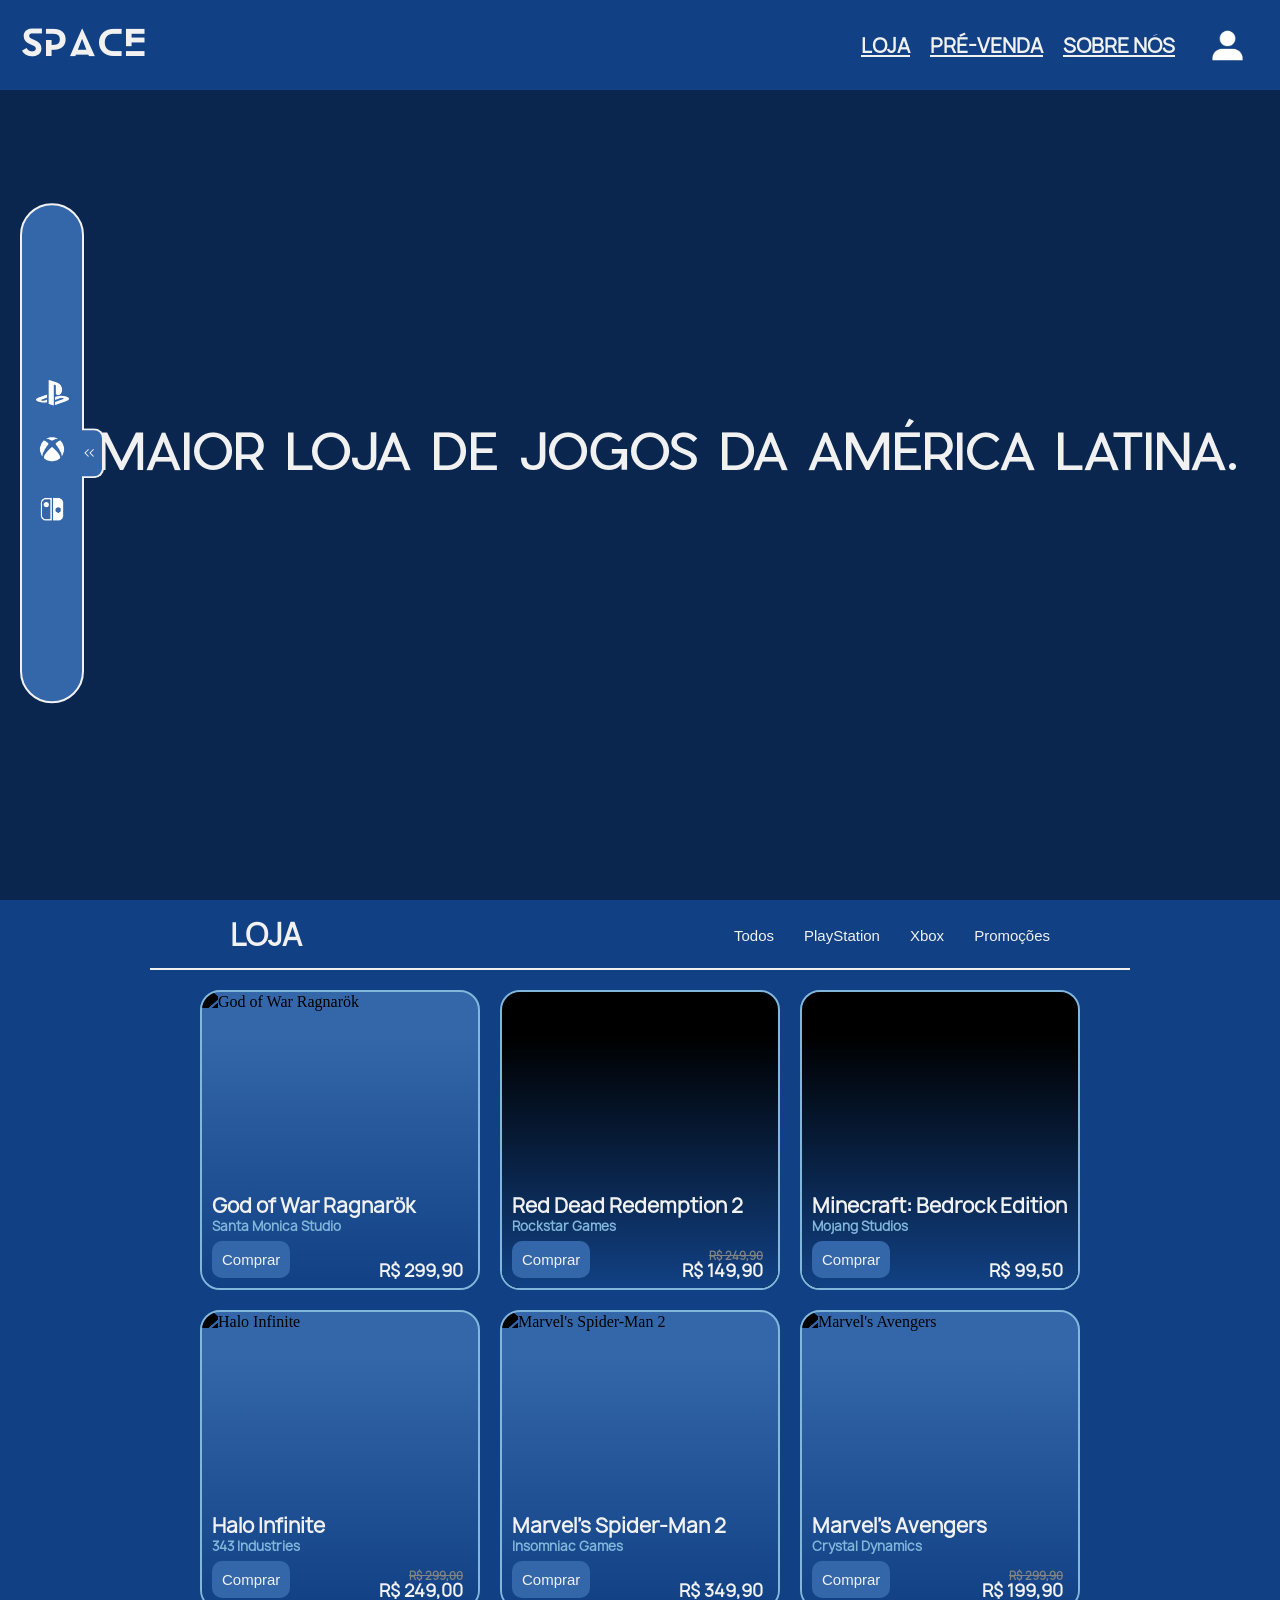
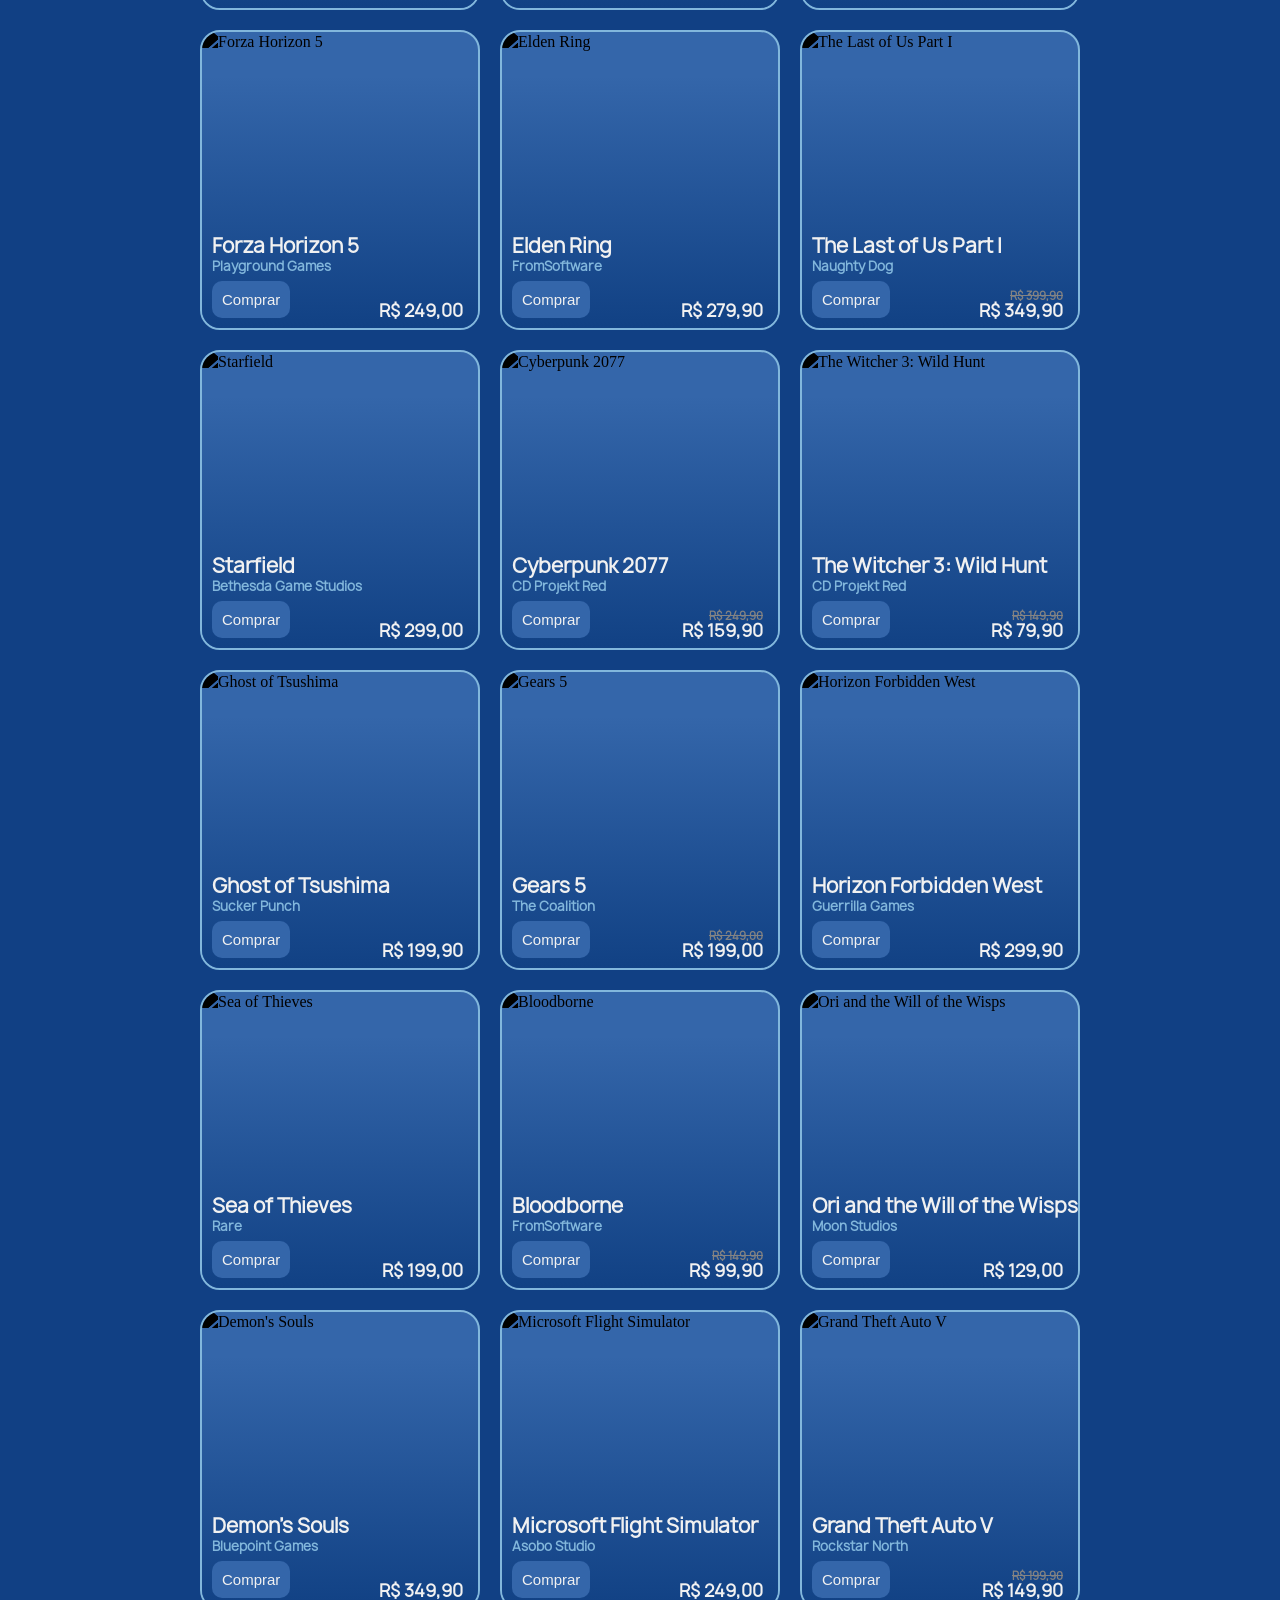
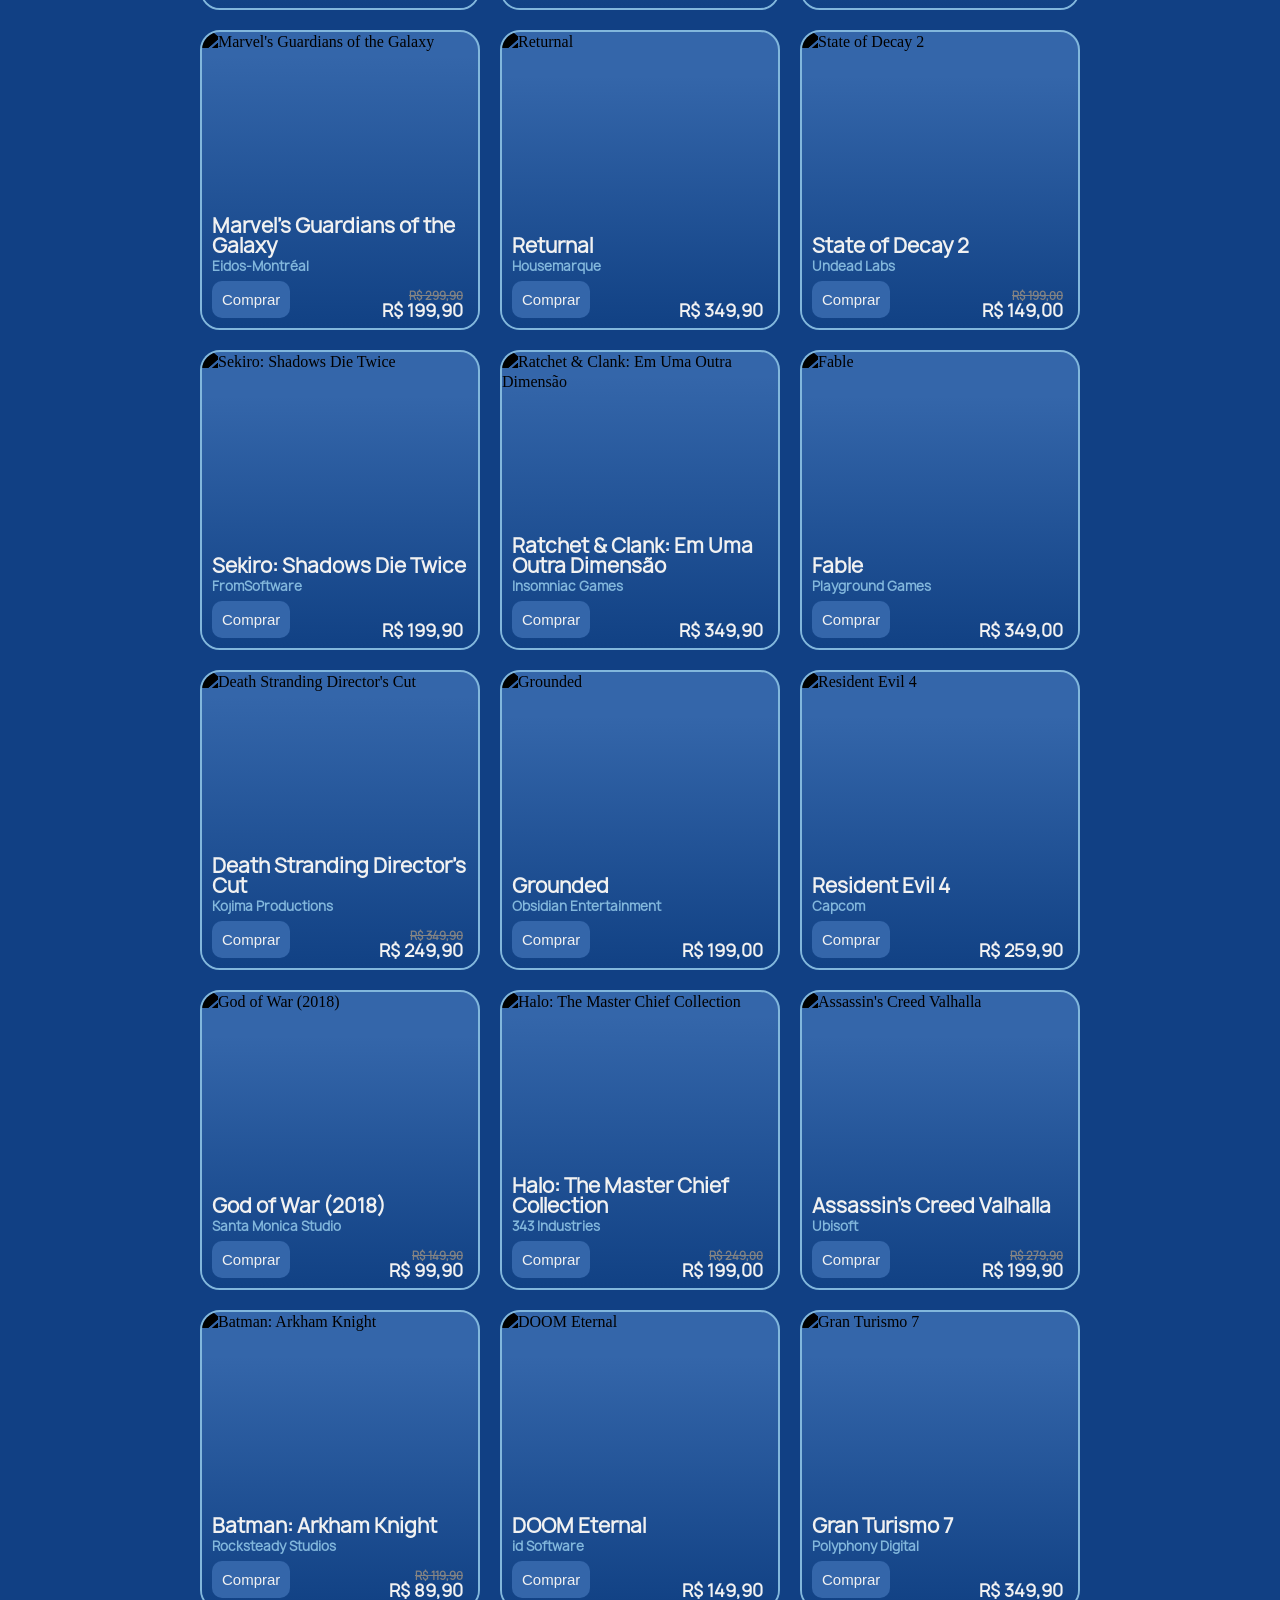
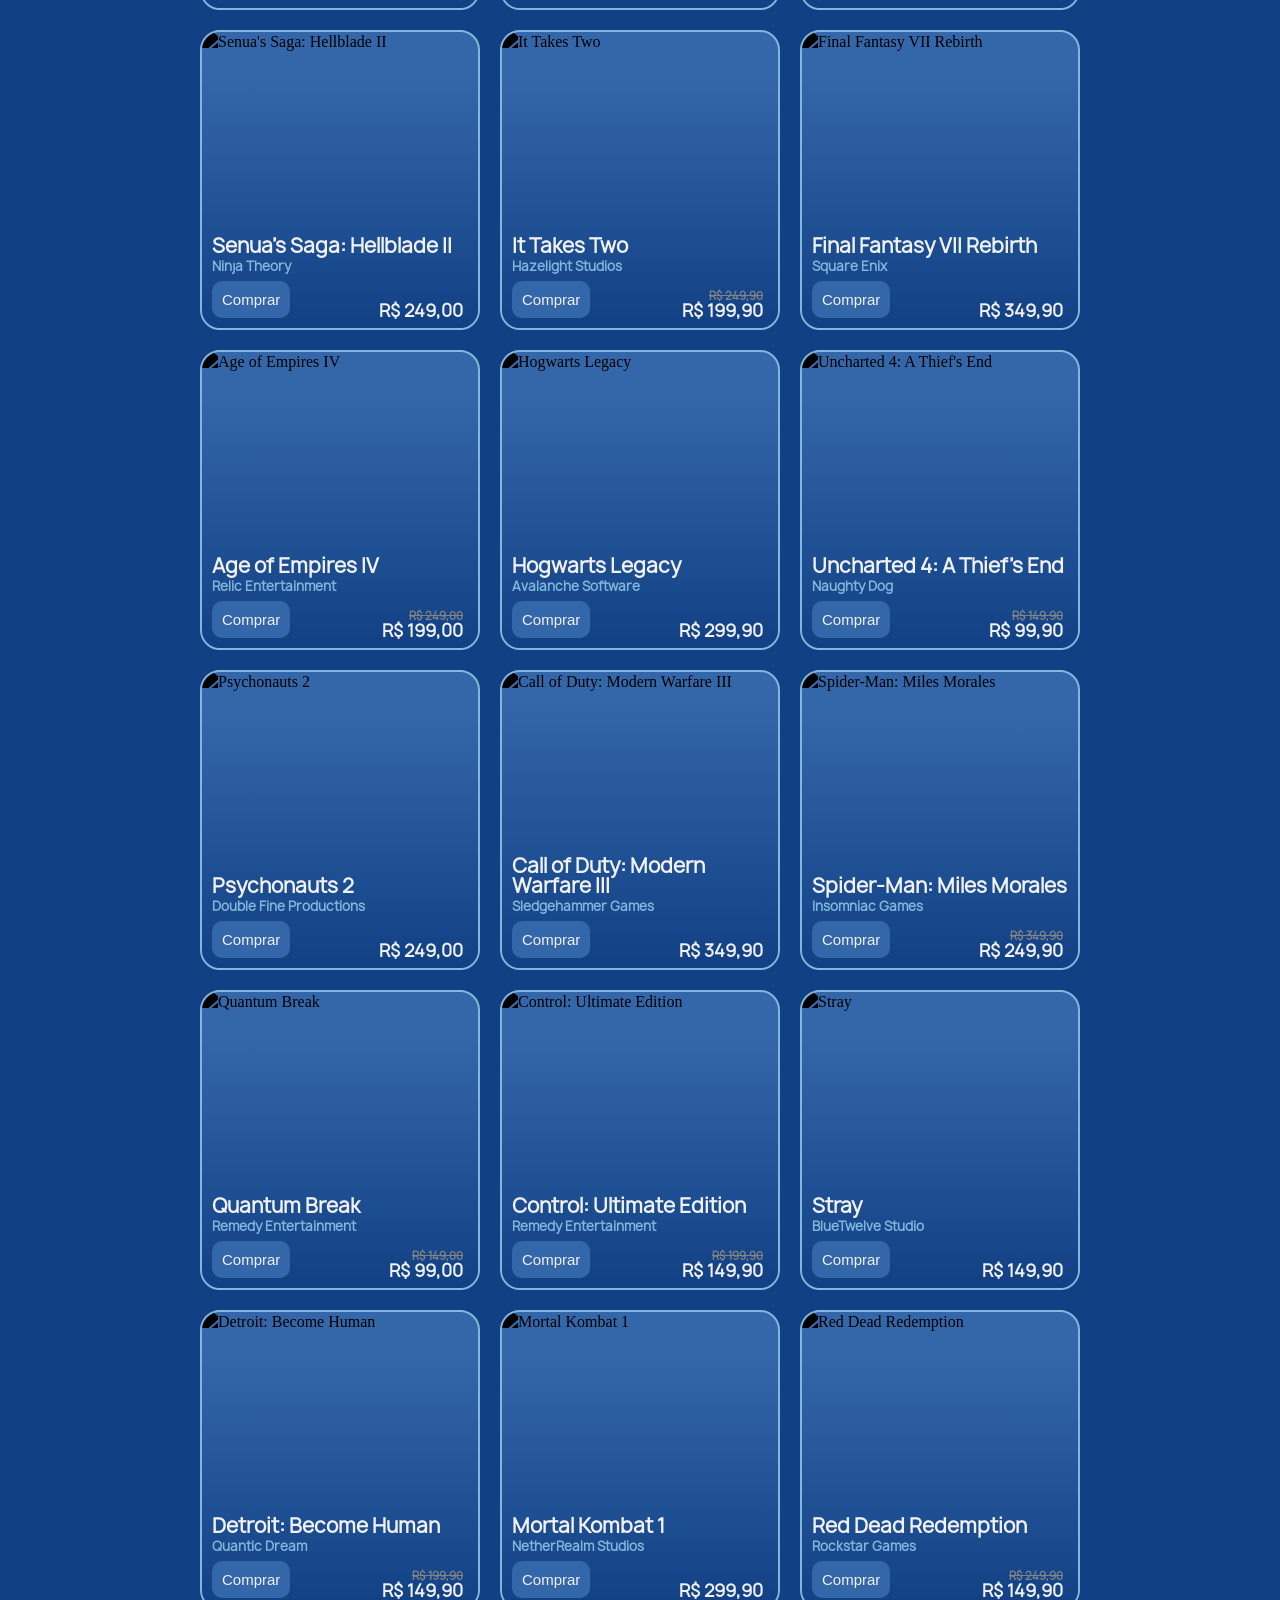
==== html/index.html @ ad3ada2e "Version: 0.0.1" ====
<!DOCTYPE html>
<html lang="en">
<head>
    <meta charset="UTF-8">
    <meta name="viewport" content="width=device-width, initial-scale=1.0">
    <link rel="stylesheet" href="../assets/css/index.css">
    <meta name="description" content="A maior loja de entretenimento da América Latina.">
    <title>Space - Game Center</title>
</head>
<body>
    <nav class="hide-nav-profile">
        <a href="">Perfil</a>
        <a href="">Comunidade</a>
        <a href="">Configurações</a>
        <a href="">Sair</a>
    </nav>
    <nav class="icons-store">
        <img id="playstationicon-store-nav" src="../assets/images/playstation.png" alt="PlayStation">
        <img src="../assets/images/xbox.png" alt="Xbox">
        <img src="../assets/images/nintendo.png" alt="Nintendo">
        <div id="btn-toggle-store"></div>
    </nav>
    <header class="header-principal">
        <h1>Space</h1>
        <nav>
            <a href="#loja">Loja</a>
            <a href="">Pré-Venda</a>
            <a href="">Sobre Nós</a>
            <img src="../assets/images/avatar-profile.png" alt="">
        </nav>
    </header>
    <section class="title-resum-content">
        <h2>A Maior Loja de Jogos da América Latina.</h2>
        
    </section>
    <section class="shop-content-buttons" id="loja">
        <h1>Loja</h1>
        <div class="buttons-shop-filter">
            <button>Todos</button>
            <button>PlayStation</button>
            <button>Xbox</button>
            <button>Promoções</button>
        </div>
    </section>
    <section class="shop-content">

    </section>


    <script src="../assets/js/index.js"></script>
</body>
</html>
---- assets/css/index.css ----
*{
    margin: 0;
    padding: 0;
    user-select: none;
    box-sizing: border-box;
}

:root{
    --dark-imperial-blue: #114084;
    --light-cobalt-blue: #3466AA;
    --gulf-blue: #82B7DC;
    --medium-seashell: #F1F1F1;
    --gray-color-palete: #838383;
    --black-board: #1C1C1C;
}

@font-face {
    font-family: Spacema;
    src: url("../fonts/Spacema/Spacema\ Regular\ \(Personal\ use\).otf");
}

@font-face {
    font-family: Ykar;
    src: url("../fonts/Ykar/Ykar_free_for_personal_use.otf");
}

@font-face {
    font-family: Manrope;
    src: url("../fonts/Manrope/manrope-regular.otf");
}

@font-face {
    font-family: Kayak Sans;
    src: url("../fonts/Kayak/Kayak.otf");
}

@font-face {
    font-family: Pier;
    src: url("../fonts/Pier/PierSans-Regular.otf");
}

html {
  scroll-behavior: smooth;
}

.hide-nav-profile{
    display: none;
    grid-template-columns: 1fr;
    position: absolute;
    right: 35px;
    top: 80px;
    z-index: 1;
    height: 300px;
    width: 200px;
    border-radius: 8px;
    overflow: hidden;
    border: 2px solid var(--medium-seashell);
}

.hide-nav-profile a{
    padding-left: 15px;
    height: 100%;
    align-content: center;
    font-size: 17px;
    background-color: var(--light-cobalt-blue);
    color: var(--medium-seashell);
    text-decoration: none;
    font-family: Manrope, system-ui, -apple-system, BlinkMacSystemFont, 'Segoe UI', Roboto, Oxygen, Ubuntu, Cantarell, 'Open Sans', 'Helvetica Neue', sans-serif;
}

.hide-nav-profile a:hover{
    background-color: var(--gray-color-palete)j;
}

.icons-store{
    display: flex;
    flex-direction: column;
    position: fixed;                     
    top: 50.75%;
    left: 20px;
    transform: translateY(-50.75%);
    z-index: 10;
    height: 500px;
    background-color: var(--light-cobalt-blue);
    justify-content: center;
    padding: 10px;
    border-radius: 40px;
    gap: 20px;
    align-items: center;
    border: 2px solid var(--medium-seashell);
    transition: all 0.3s ease-in-out ;
}

#btn-toggle-store{
    position: fixed;
    z-index: 10000;
    top: 50%;
    left: 60px;
    transform: translateY(-50%);
    color: var(--medium-seashell);
    font-size: 16px;
    font-family: Manrope;
    background-color: var(--light-cobalt-blue);
    border: 2px solid var(--medium-seashell);
    border-left: none;
    border-radius: 0 10px 10px 0;
    height: 50px;
    display: flex;
    align-items: center;
    padding-right: 10px;
    letter-spacing: -5px;
}

#btn-toggle-store:hover{
    cursor: pointer;
}

.icons-store img{
    filter: invert();
    height: 40px;
}

#playstationicon-store-nav{
    height: 33px;
    align-self: center;
}

.icons-store img:hover{
    cursor: pointer;
}

.header-principal{
    background-color: var(--dark-imperial-blue);
    display: flex;
    color: var(--medium-seashell);
    height: 90px;
    align-items: center;
    justify-content: space-between;
    padding-left: 20px;
    padding-right: 20px;
}

.header-principal h1{
    font-family: "Ykar", system-ui, -apple-system, BlinkMacSystemFont, 'Segoe UI', Roboto, Oxygen, Ubuntu, Cantarell, 'Open Sans', 'Helvetica Neue', sans-serif;
    font-size: 40px;
    font-weight: 100;
}

.header-principal nav{
    display: flex;
    font-size: 20px;
    align-items: center;
    justify-content: space-around;
    column-gap: 20px;
}

.header-principal nav a{
    text-decoration: none;
    color: var(--medium-seashell);
    font-family: Manrope;
    text-transform: uppercase;
    font-weight: 900;
    display: flex;
    position: relative;
    transition: all 0.3s ease;
}

.header-principal nav a:hover{
    transform: translateY(-3px);
}

.header-principal nav a::before{
    content: "";
    background-color: var(--medium-seashell);
    height: 1.3px;
    position: absolute;
    bottom: 5px;
    left: 0;
    width: 100%;
}

.header-principal nav img{
    height: 65px;
    filter: invert();
}

.header-principal nav img:hover{
    cursor: pointer;
}

.title-resum-content{
    background-image:
    linear-gradient(rgba(0, 0, 0, 0.4), rgba(0, 0, 0, 0.4)),
    url("../images/background-image-title-resum.png");
    background-color: var(--dark-imperial-blue);
    background-repeat: no-repeat;
    background-size: cover;
    background-position: center bottom;
    height: calc(100vh - 90px);
    display: flex;
    flex-direction: column;
    justify-content: center;
    align-items: center;
}

.title-resum-content h2{
    color: var(--medium-seashell);
    font-size: 50px;
    font-family: Pier;
    font-weight: 200;
    text-transform: uppercase;
    transform: translateY(-46px);
}

.shop-content-buttons{
    background-color: var(--dark-imperial-blue);
    display: flex;
    justify-content: space-between;
    align-items: center;
    padding: 10px 230px 20px 230px;
    text-transform: uppercase;
    position: relative;
}

.shop-content-buttons h1{
    color: var(--medium-seashell);
    font-family: Manrope;
    font-size: 30px;
}

.shop-content-buttons::before{
    content: "";
    position: absolute;
    background-color: var(--medium-seashell);
    height: 2px;
    bottom: 10px;
    left: 150px;
    right: 150px;
    z-index: 1000;
}

.buttons-shop-filter{
    display: flex;
    gap: 30px;
}

.buttons-shop-filter button{
    background: none;
    border: none;
    cursor: pointer;
    color: var(--medium-seashell);
    font-size: 15px;
}

.shop-content{
    padding-top: 10px;
    padding-bottom: 20px;
    display: grid;
    grid-template-columns: repeat(3, 1fr);
    justify-content: center;
    gap: 20px;
    background-color: var(--dark-imperial-blue);
    padding-left: 200px;
    padding-right: 200px;
}

.card-content{
    background-color: var(--light-cobalt-blue);
    line-height: 20px;
    border-radius: 20px;
    overflow: hidden;
    border: 2px solid var(--gulf-blue);
    position: relative;
    height: 300px;
}

.card-texts-content{
    position: absolute;
    z-index: 10000;
    bottom: 0;
    left: 0;
    right: 0;
    background-image: linear-gradient(to top, #114184, #00000000);
    padding-top: 160px;
}

.title-card{
    color: var(--medium-seashell);
    font-family: Manrope;
    font-size: 20px;
    margin-left: 10px;
}

.enterprise-card{
    color: var(--gulf-blue);
    font-family: Manrope;
    font-size: 13px;
    margin-left: 10px;
}

.image-card{
    height: 100%;
    width: 100%;
    object-fit: cover;
    filter: brightness(-5%);
}

.button-buy-card{
    cursor: pointer;
    margin-top: 5px;
    font-size: 15px;
    padding: 10px;
    border-radius: 10px;
    border: none;
    margin-left: 10px;
    margin-bottom: 10px;
    background-color: var(--light-cobalt-blue);
    color: var(--medium-seashell)
}

.preco-card-content{
    display: flex;
    flex-direction: column;
    position: absolute;
    bottom: 10px;
    right: 15px;
    z-index: 100000000;
    font-family: Manrope;
    font-size: 15px;
    line-height: 15px;
    align-items: end;
}

.preco-card{
    color: var(--medium-seashell)
}

.preco-original-card{
    color: var(--gray-color-palete);
    text-decoration: line-through;
    font-size: 11px;
}

.buy-content{
    position: fixed;
    top: 0;
    left: 0;
    right: 0;
    bottom: 0;
    background-color: rgba(0, 0, 0, 0.562);
    z-index: 2000000000;
}

.buy-content-box{
    display: grid;
    grid-template-columns: 300px 1fr;
    position: absolute;
    left: 50%;
    top: 50%;
    transform: translate(-50%, -50%);
    z-index: 2000000001;
    background-color: var(--dark-imperial-blue);
    width: 1200px;
    height: 800px;
    border-radius: 30px;
    border: 2px solid var(--light-cobalt-blue);
    overflow: hidden;
}

.image-buy-box{
    width: 300px;
    height: 100%;
    object-fit: cover;
    object-position: -730px center;
    filter: brightness(0.8);
}

.content-texts-buy-box{
    position: relative;
    background-color: var(--dark-imperial-blue);
    box-shadow: -15px 0 22px rgba(0, 0, 0, 0.4);
    z-index: 10;
}

.header-box-buy{
    padding: 0 20px 0 37px;
}

.header-box-buy::before{
    position: absolute;
    content: "";
    height: 62px;
    width: 6px;
    top: 8px;
    left: 18px;
    z-index: 1000000;
    background-color: var(--light-cobalt-blue);
    border-radius: 4px;
}


.name-game-box{
    font-family: Manrope;
    color: var(--medium-seashell);
}

.dev-game-box-infos{
    font-family: Manrope;
    font-weight: 200;
    color: var(--gulf-blue);
    margin-top: -12px;
    font-size: 18px;
}

.infos-game-box-buy{
    display: grid;
    grid-template-columns: repeat(2, 0.5fr);
    height: 500px;
    gap: 30px;
    padding: 5px 20px 5px 20px;
}

.description-info-content{
    background-color: rgba(0, 0, 0, 0.137);
    height: 100%;
    max-height: 480px;
    display: flex;
    flex-direction: column;
    overflow: hidden;
    border-radius: 20px;
}

.titles-infos-card-box{
    flex-shrink: 0;
    font-size: 25px;
    color: var(--gulf-blue);
    font-family: Manrope;
    padding-left: 15px;
    padding-top: 5px;
}

.description-game-box-infos{
    font-size: 20px;
    overflow-y: auto;
    overflow-x: hidden;
    padding-right: 15px;
    word-wrap: break-word;
    padding-left: 15px;
    color: var(--medium-seashell);
    font-size: 15px;
    font-family: Manrope;
    font-weight: 1;
}

.infos-content-box{
    background-color: rgba(0, 0, 0, 0.137);
    border-radius: 20px;
    height: 100%;
    max-height: 480px;
}

.metacritic-note{
    display: flex;
    column-gap: 5px;
}

.content-info-box{
    display: grid;
    row-gap: 5px;
    padding-left: 35px;
    padding-top: 5px;
    position: relative;
}

.content-info-box::before{
    content: "";
    position: absolute;
    top: 4px;
    left: 18px;
    bottom: 0;
    height: 100%;
    width: 6px;
    background-color: var(--light-cobalt-blue);
    z-index: 10000000;
    border-radius: 5px;
}

.contents-infos-tip{
    display: flex;
    column-gap: 22.5px;
    align-items: center;
    font-family: Manrope;
}

.contents-infos-tip p{
    color: var(--medium-seashell);
    position: relative;
}

.contents-infos-tip p::before{
    height: 4px;
    width: 4px;
    border-radius: 50%;
    content: "";
    position: absolute;
    left: -13px;
    top: 50%;
    transform: translateY(-50%);
    background-color: white;
}

.contents-infos-tip time{
    color: var(--medium-seashell);
    position: relative;
}

.contents-infos-tip time::before{
    height: 4px;
    width: 4px;
    border-radius: 50%;
    content: "";
    position: absolute;
    left: -13px;
    top: 50%;
    transform: translateY(-50%);
    background-color: white;
}

.contents-infos-tip img{
    height: 20px;
    filter: invert();
}

.button-exit-box-buy{
    position: absolute;
    top: 15px;
    right: 20px;
    z-index: 10000;
    background: none;
    border: none;
    font-size: 30px;
    font-family: Ykar;
    color: var(--medium-seashell);
    cursor: pointer;
}


.no-scroll {
    overflow: hidden;
}
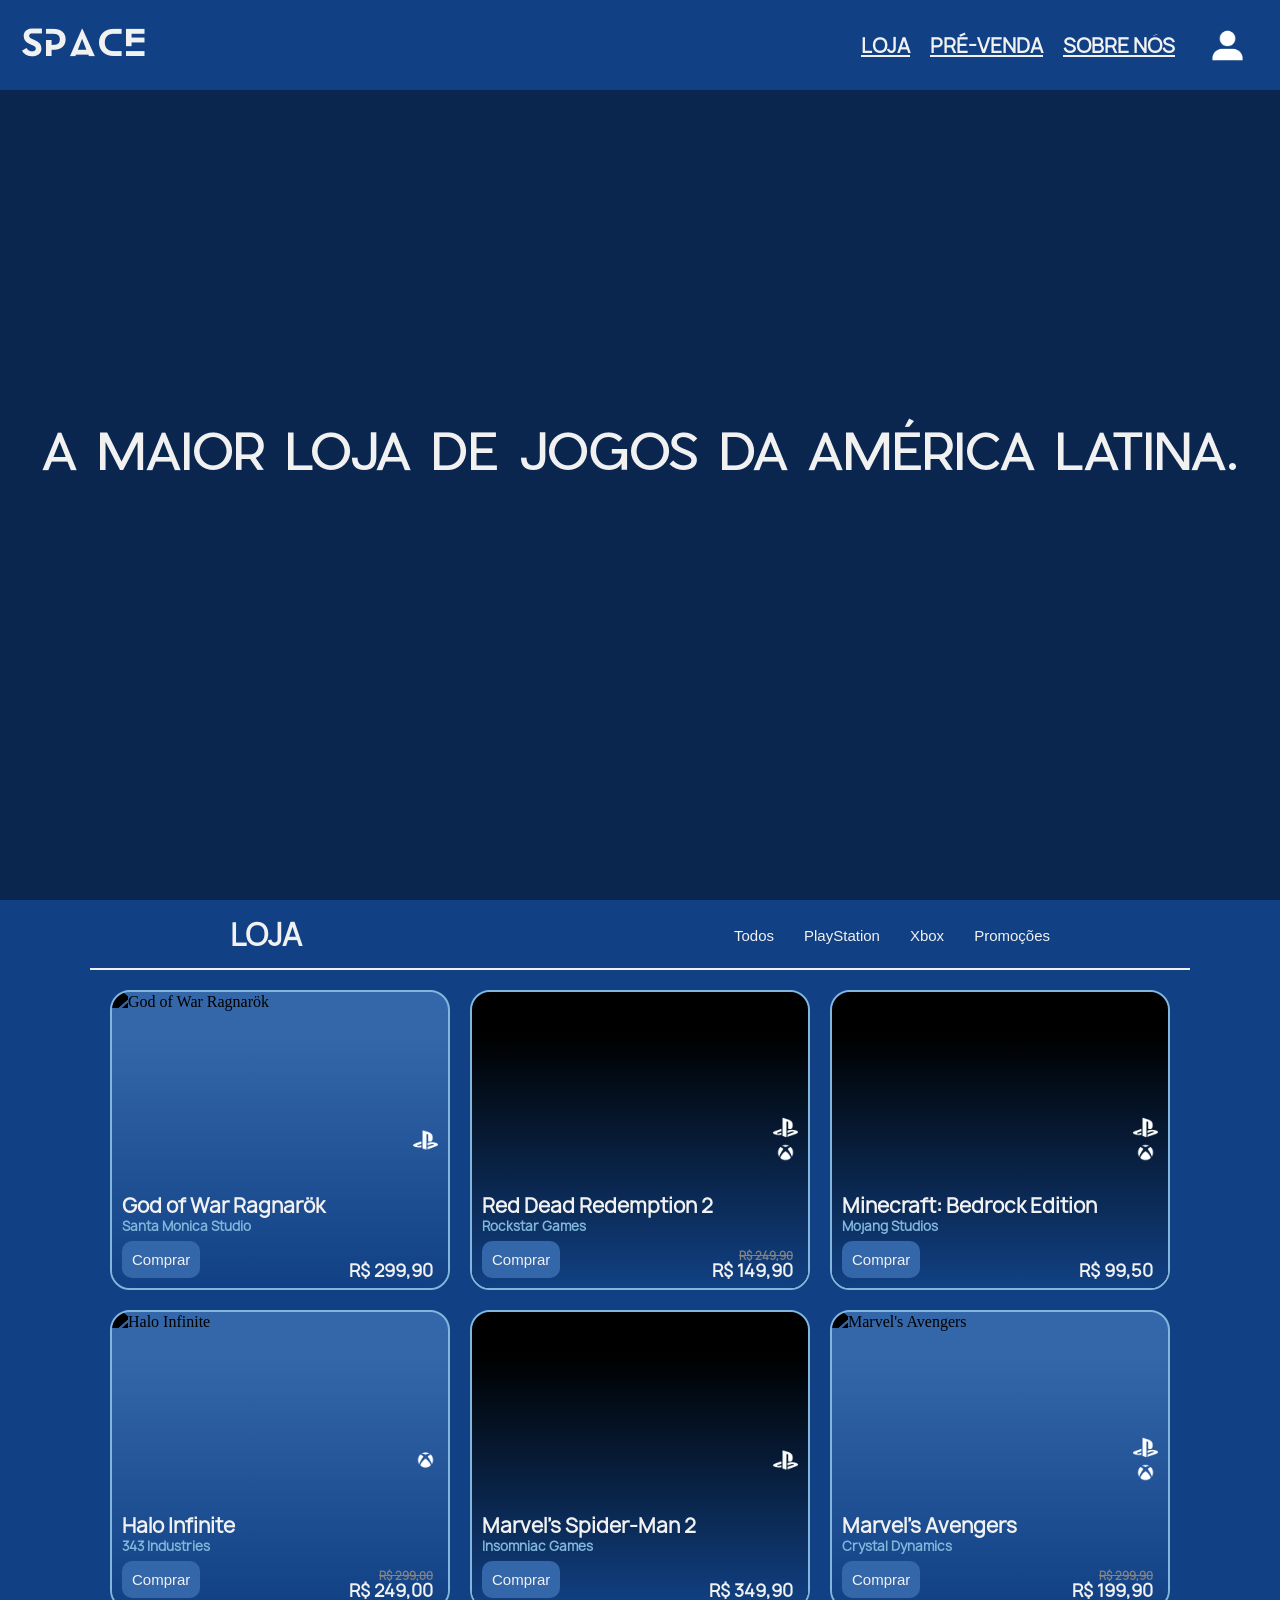
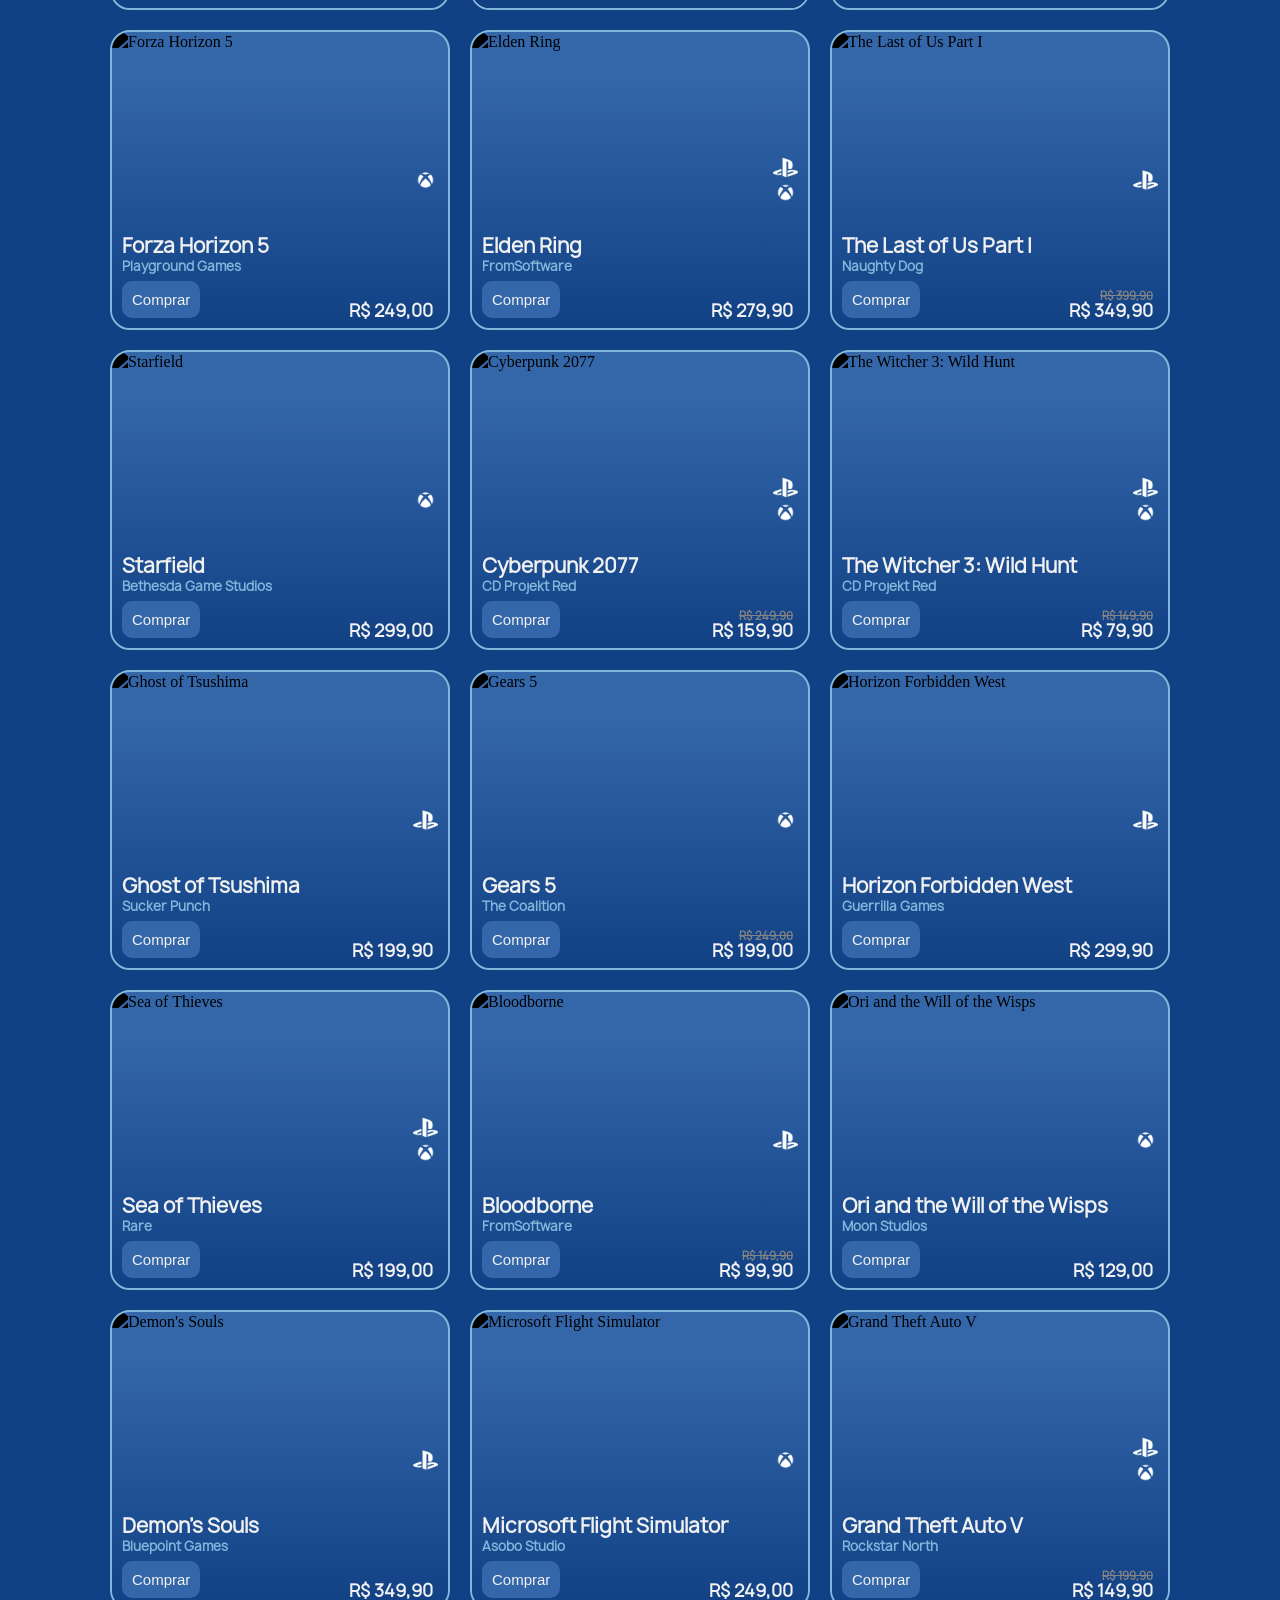
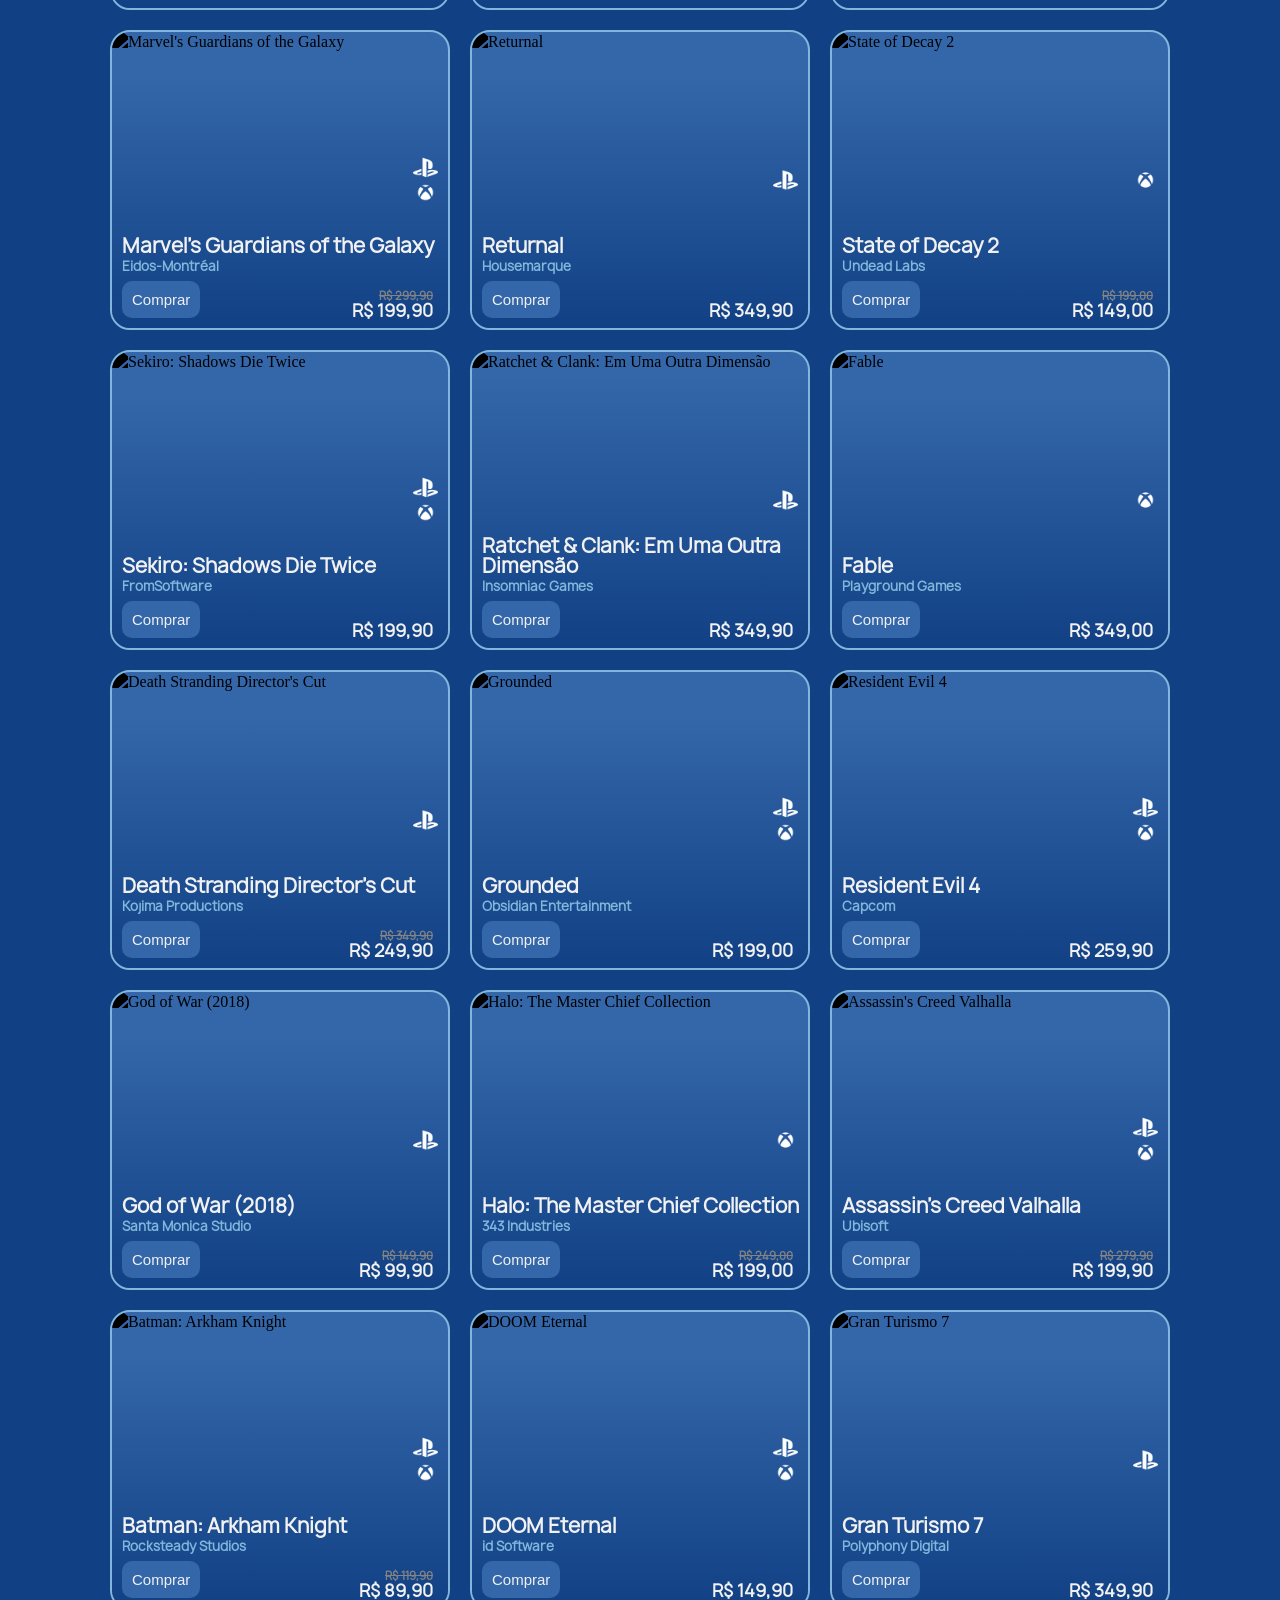
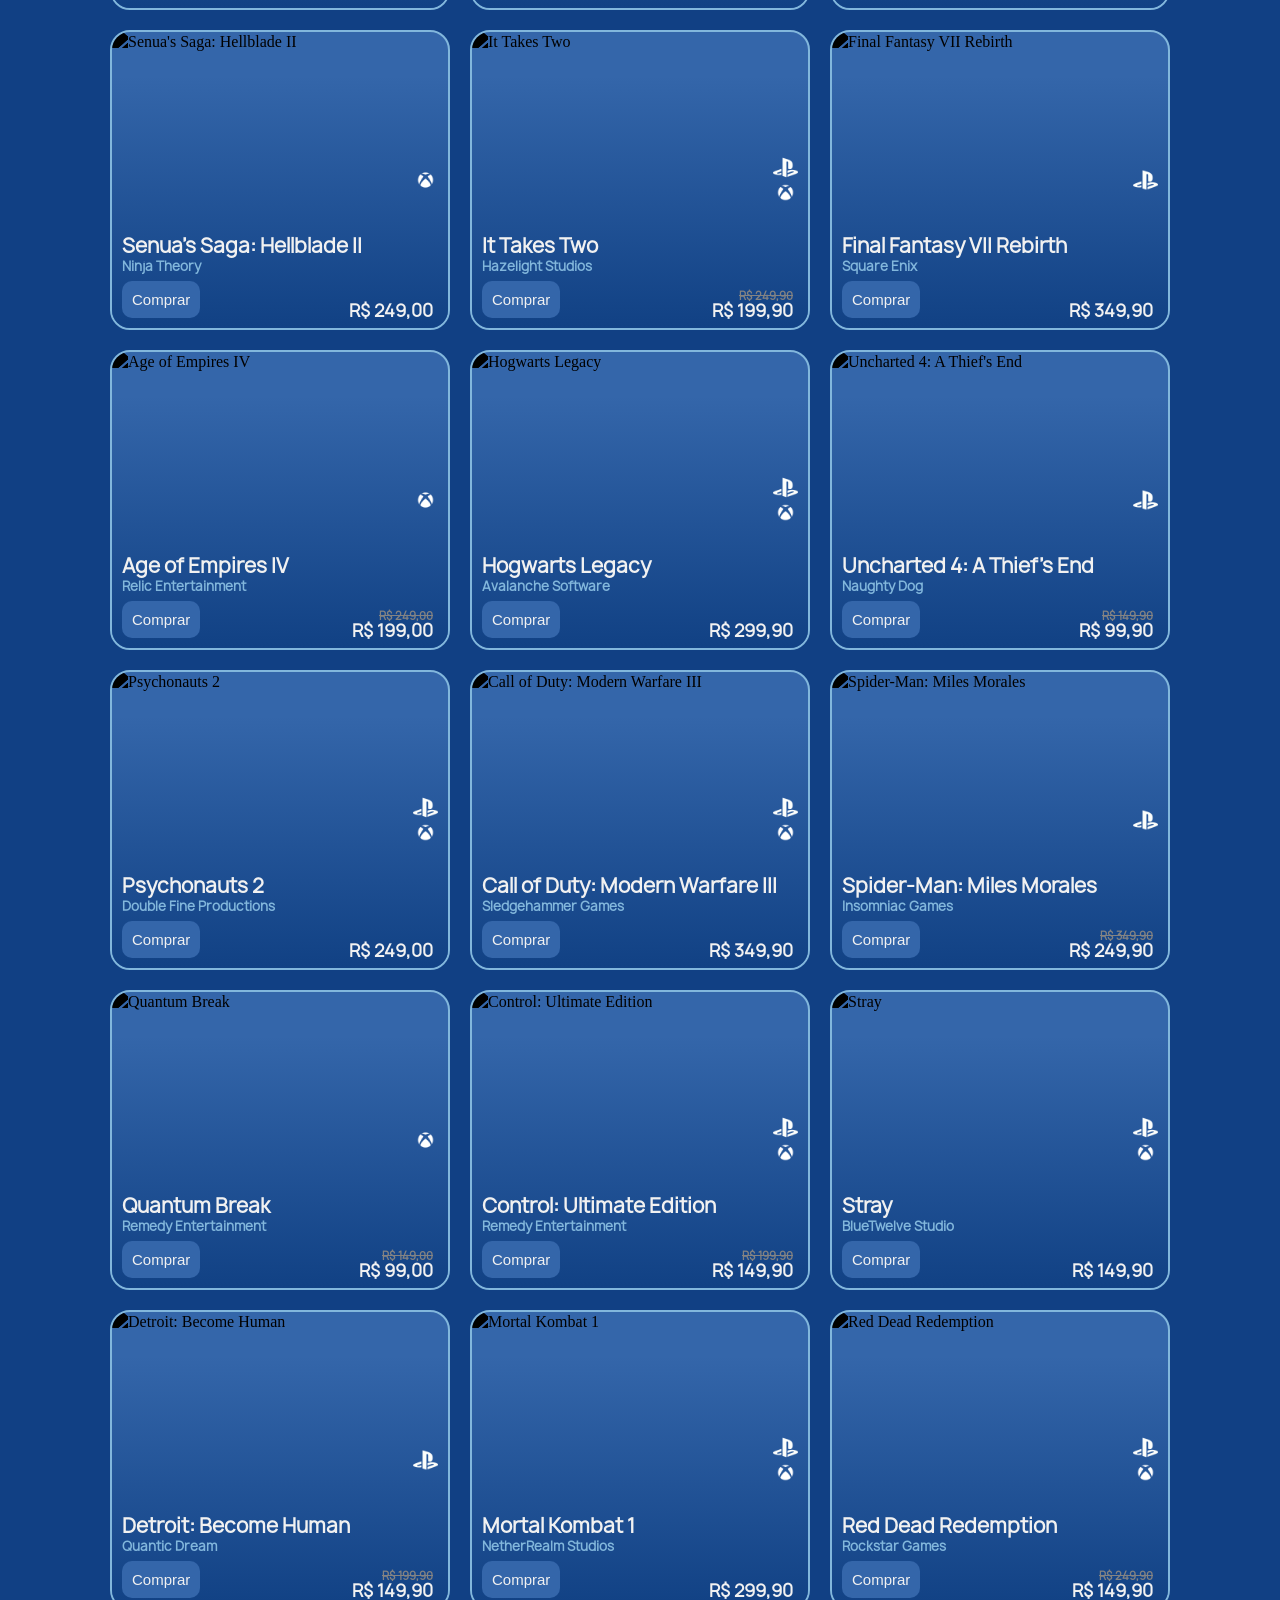
==== commit 2fd850d1: "Versão 0.0.6 (Refinando um pouco da aba de Loja)" ====
--- a/html/index.html
+++ b/html/index.html
@@ -13,12 +13,6 @@
         <a href="">Comunidade</a>
         <a href="">Configurações</a>
         <a href="">Sair</a>
-    </nav>
-    <nav class="icons-store">
-        <img id="playstationicon-store-nav" src="../assets/images/playstation.png" alt="PlayStation">
-        <img src="../assets/images/xbox.png" alt="Xbox">
-        <img src="../assets/images/nintendo.png" alt="Nintendo">
-        <div id="btn-toggle-store"></div>
     </nav>
     <header class="header-principal">
         <h1>Space</h1>
--- a/assets/css/index.css
+++ b/assets/css/index.css
@@ -70,63 +70,6 @@
 
 .hide-nav-profile a:hover{
     background-color: var(--gray-color-palete)j;
-}
-
-.icons-store{
-    display: flex;
-    flex-direction: column;
-    position: fixed;                     
-    top: 50.75%;
-    left: 20px;
-    transform: translateY(-50.75%);
-    z-index: 10;
-    height: 500px;
-    background-color: var(--light-cobalt-blue);
-    justify-content: center;
-    padding: 10px;
-    border-radius: 40px;
-    gap: 20px;
-    align-items: center;
-    border: 2px solid var(--medium-seashell);
-    transition: all 0.3s ease-in-out ;
-}
-
-#btn-toggle-store{
-    position: fixed;
-    z-index: 10000;
-    top: 50%;
-    left: 60px;
-    transform: translateY(-50%);
-    color: var(--medium-seashell);
-    font-size: 16px;
-    font-family: Manrope;
-    background-color: var(--light-cobalt-blue);
-    border: 2px solid var(--medium-seashell);
-    border-left: none;
-    border-radius: 0 10px 10px 0;
-    height: 50px;
-    display: flex;
-    align-items: center;
-    padding-right: 10px;
-    letter-spacing: -5px;
-}
-
-#btn-toggle-store:hover{
-    cursor: pointer;
-}
-
-.icons-store img{
-    filter: invert();
-    height: 40px;
-}
-
-#playstationicon-store-nav{
-    height: 33px;
-    align-self: center;
-}
-
-.icons-store img:hover{
-    cursor: pointer;
 }
 
 .header-principal{
@@ -234,8 +177,8 @@
     background-color: var(--medium-seashell);
     height: 2px;
     bottom: 10px;
-    left: 150px;
-    right: 150px;
+    left: 90px;
+    right: 90px;
     z-index: 1000;
 }
 
@@ -260,8 +203,8 @@
     justify-content: center;
     gap: 20px;
     background-color: var(--dark-imperial-blue);
-    padding-left: 200px;
-    padding-right: 200px;
+    padding-left: 110px;
+    padding-right: 110px;
 }
 
 .card-content{
@@ -316,6 +259,21 @@
     margin-bottom: 10px;
     background-color: var(--light-cobalt-blue);
     color: var(--medium-seashell)
+}
+
+.images-consoles-card{
+    position: absolute;
+    filter: invert();
+    top: 50%;
+    transform: translateY(-50%);
+    right: 10px;
+    display: flex;
+    flex-direction: column;
+    z-index: 1000000;
+}
+
+.images-consoles-card img{
+    height: 25px;
 }
 
 .preco-card-content{
@@ -367,6 +325,15 @@
     overflow: hidden;
 }
 
+.image-classification{
+    position: absolute;
+    left: 20px;
+    bottom: 20px;
+    height: 45px;
+    z-index: 1000000;
+    border: 0.1px solid white;
+}
+
 .image-buy-box{
     width: 300px;
     height: 100%;
@@ -544,6 +511,87 @@
     cursor: pointer;
 }
 
+.content-tags{
+    position: absolute;
+    right: 20px;
+    bottom: 50px;
+    z-index: 10000;
+}
+
+.tag-content{
+    display: flex;
+    flex-direction: column;
+    gap: 5px;
+}
+
+.tag-card{
+    height: 30px;
+    width: 135px;
+    background-color: var(--light-cobalt-blue);
+    border: 1px solid var(--gulf-blue);
+    color: var(--medium-seashell);
+    border-radius: 30px;
+    text-align: center;
+    align-content: center;
+    padding-top: 2px;
+    font-family: Manrope;
+    font-size: 13px;
+    font-weight: 1;
+}
+
+.price-content{
+    position: absolute;
+    left: 20px;
+    bottom: 20px;
+    z-index: 1000000;
+    line-height: 20px;
+}
+
+.original-price{
+    color: var(--gray-color-palete);
+    text-decoration: line-through;
+    font-family: Manrope;
+    font-size: 15px;
+    text-align: right;
+}
+
+.price{
+    color: var(--medium-seashell);
+    font-family: Manrope;
+    font-size: 25px;
+    font-weight: 600;
+}
+
+.price-percent-discount{
+    position: absolute;
+    left: 145px;
+    bottom: 16px;
+    color: white;
+    font-size: 13px;
+    height: 40px;
+    width: 40px;
+    display: flex;
+    align-items: center;
+    justify-content: center;
+    font-family: Manrope;
+    border-radius: 8px;
+    padding-top: 1px;
+}
+
+.buy-button-modal{
+    position: absolute;
+    right: 20px;
+    bottom: 20px;
+    z-index: 10000;
+    background-color: var(--light-cobalt-blue);
+    border: none;
+    padding: 15px 20px;
+    border-radius: 15px;
+    font-family: Manrope;
+    color: var(--medium-seashell);
+    font-size: 20px;
+    cursor: pointer;
+}
 
 .no-scroll {
     overflow: hidden;
